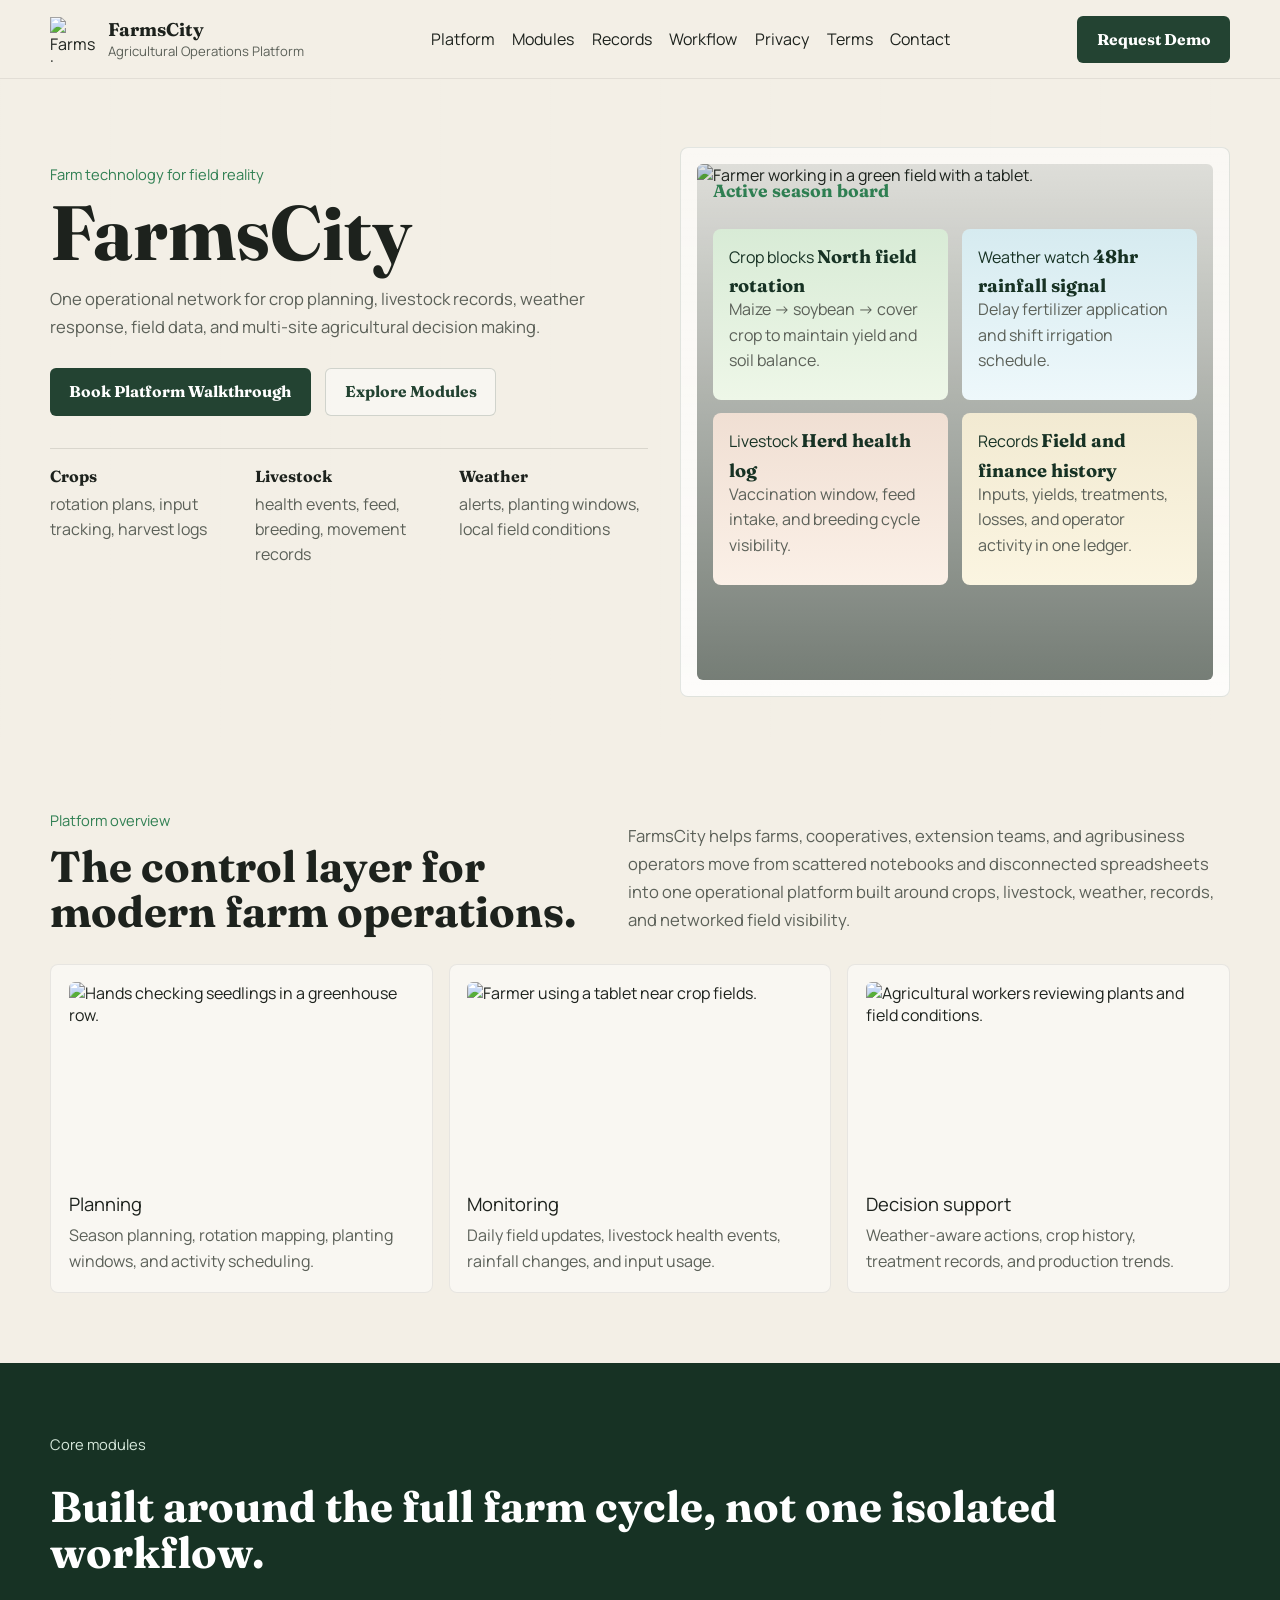
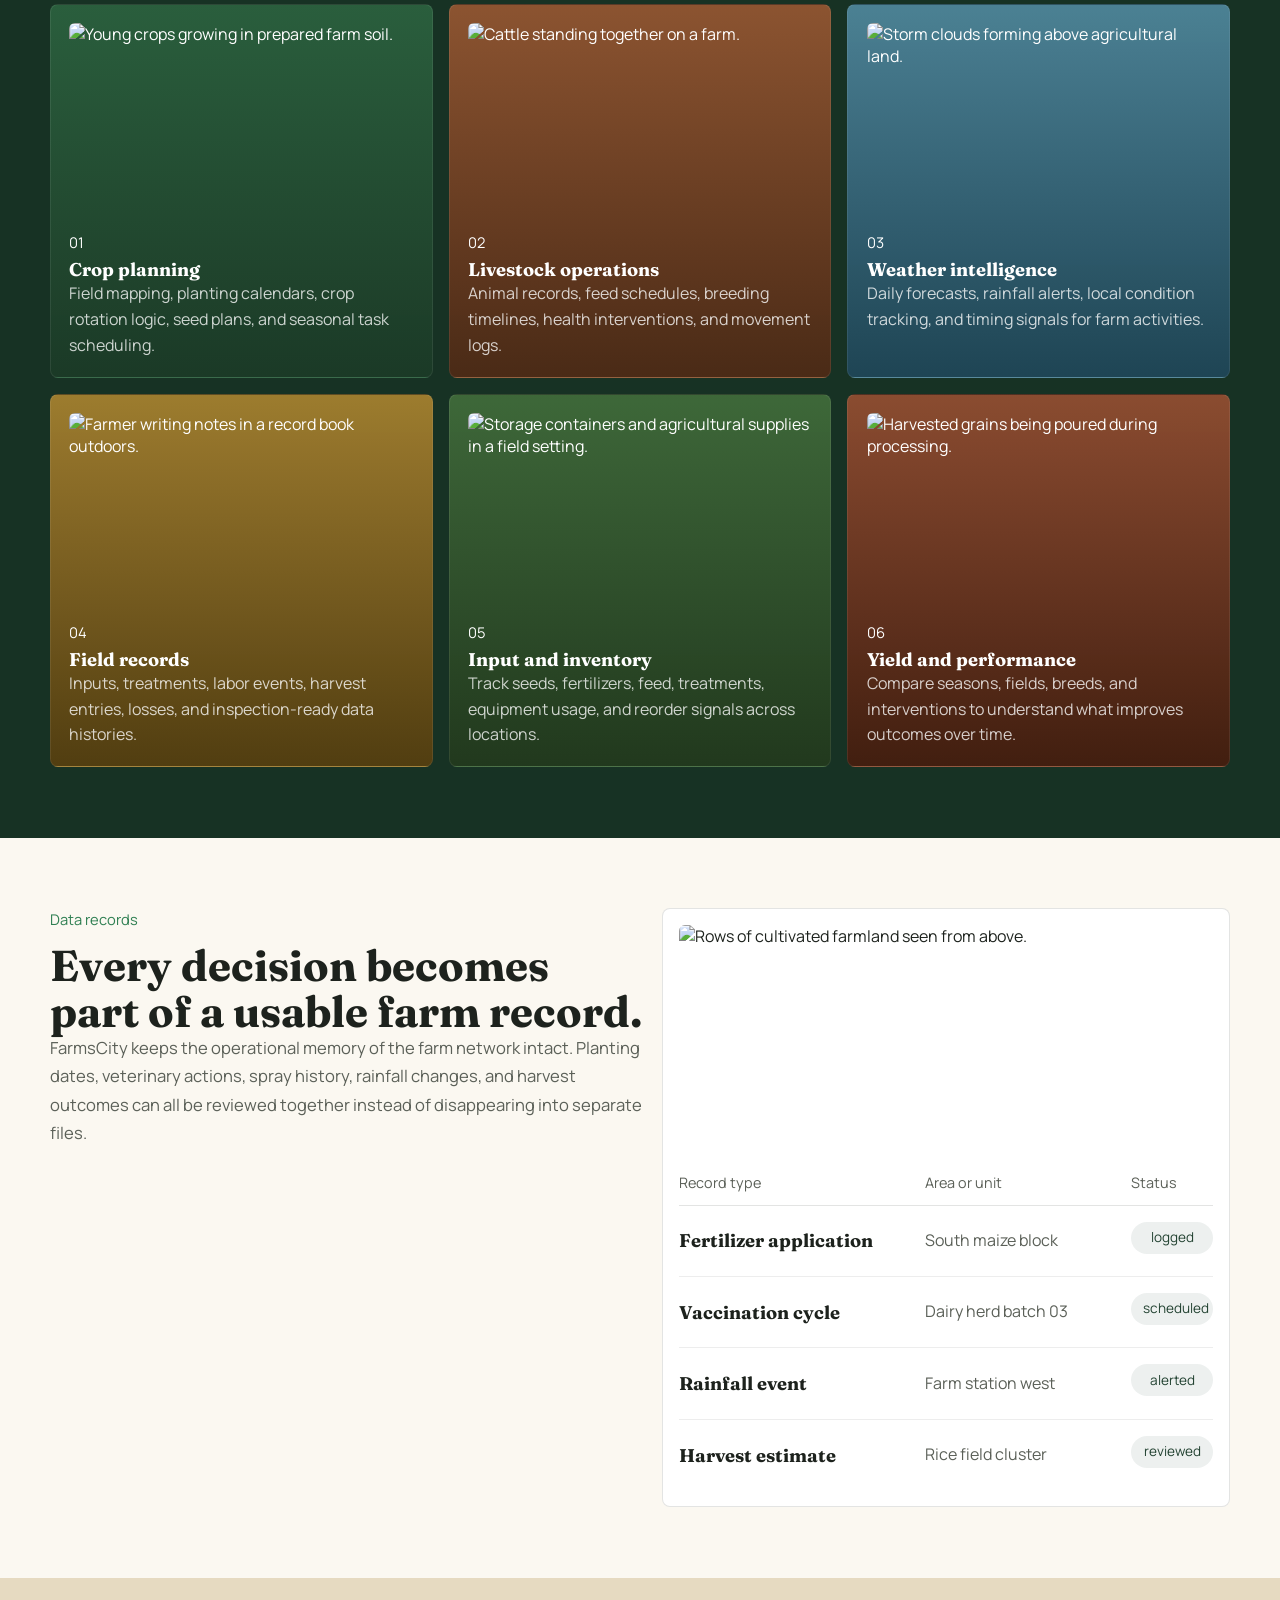
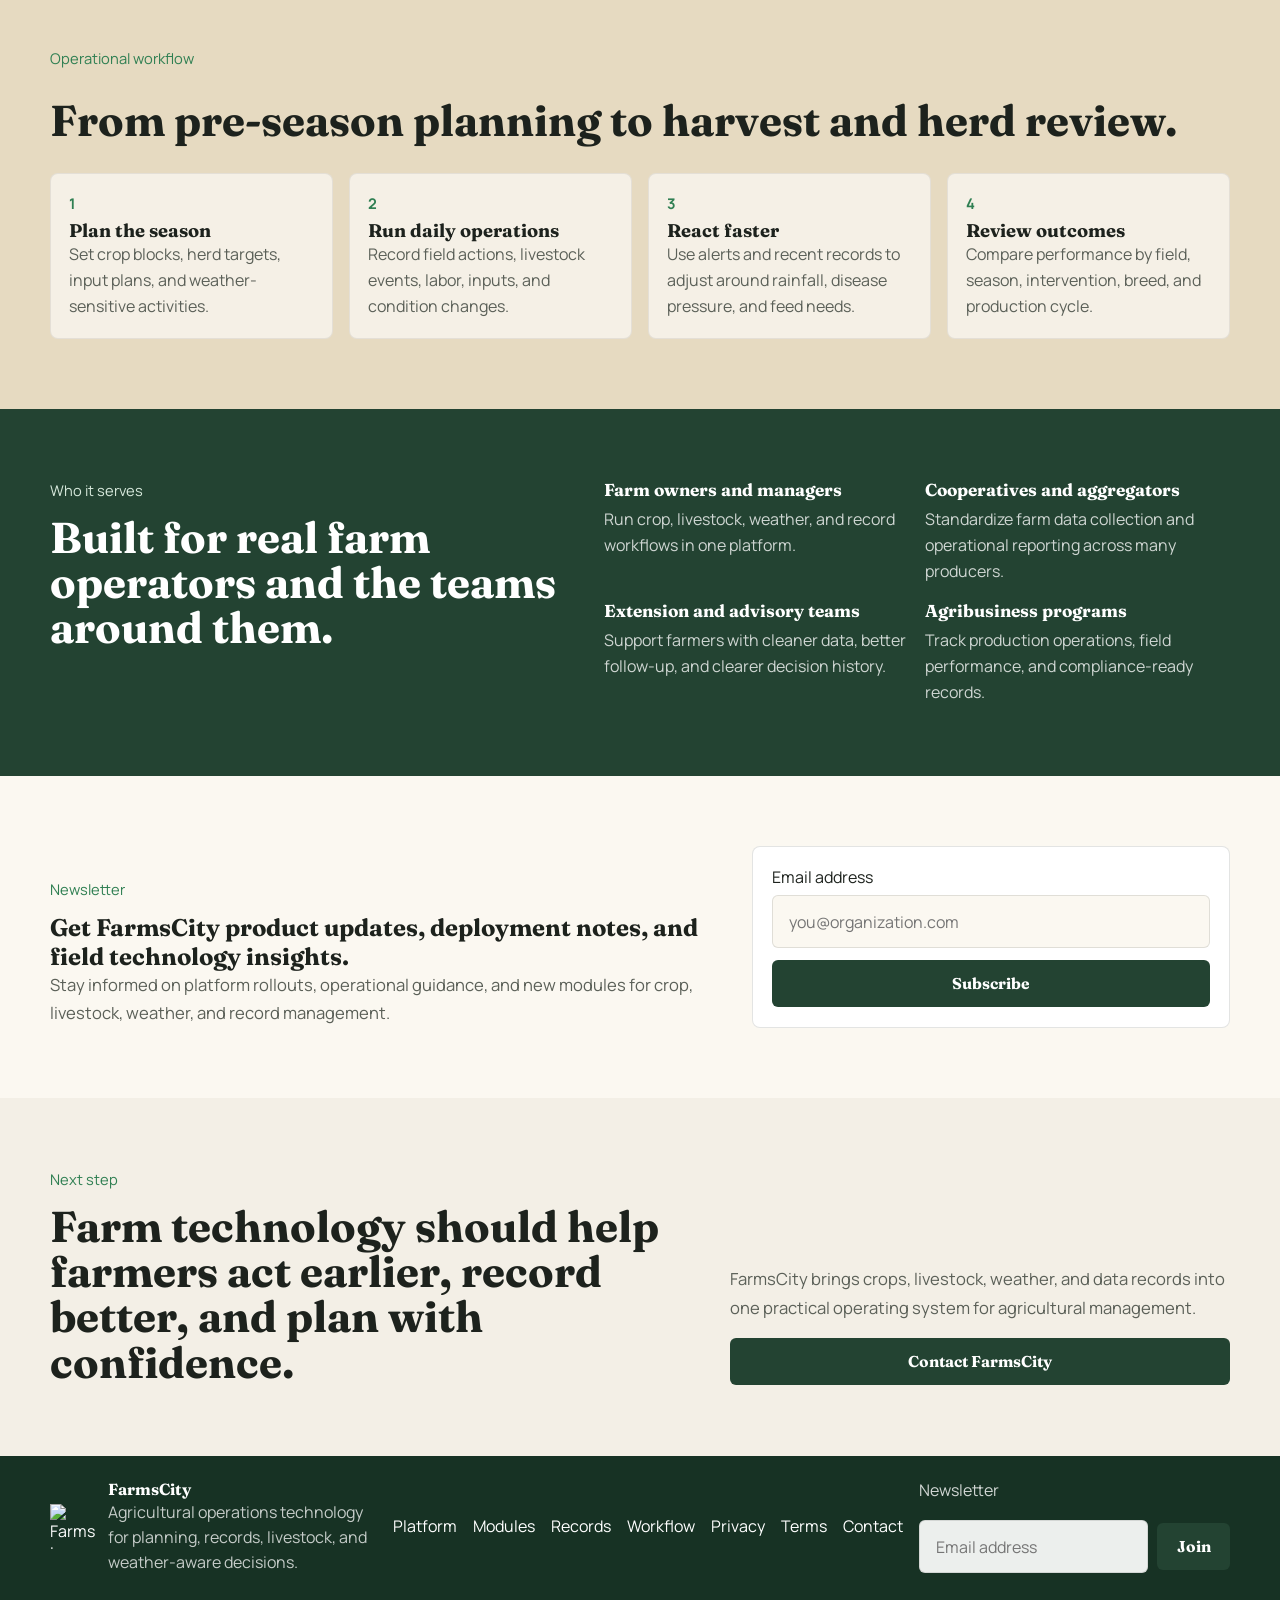
==== index.html @ 6cf919f9 "Update FarmsCity website content and legal pages" ====
<!DOCTYPE html>
<html lang="en">
<head>
  <meta charset="UTF-8">
  <meta name="viewport" content="width=device-width, initial-scale=1.0">
  <meta name="description" content="FarmsCity is an agricultural operations platform for crops, livestock, weather, records, and networked farm management.">
  <title>FarmsCity | Agricultural Operations Platform</title>
  <link rel="preconnect" href="https://fonts.googleapis.com">
  <link rel="preconnect" href="https://fonts.gstatic.com" crossorigin>
  <link href="https://fonts.googleapis.com/css2?family=Fraunces:opsz,wght@9..144,600;9..144,700&family=Manrope:wght@400;500;600;700&display=swap" rel="stylesheet">
  <link rel="icon" href="logo-mark.svg" type="image/svg+xml">
  <link rel="stylesheet" href="style.css">
</head>
<body>
  <header class="site-header">
    <div class="shell nav-shell">
      <a class="brand-link" href="./index.html" aria-label="FarmsCity home">
        <img class="brand-mark" src="logo-mark.svg" alt="FarmsCity logo">
        <div class="brand-copy">
          <span class="brand-name">FarmsCity</span>
          <span class="brand-subtitle">Agricultural Operations Platform</span>
        </div>
      </a>
      <nav class="main-nav" aria-label="Primary navigation">
        <a href="./index.html#platform">Platform</a>
        <a href="./index.html#modules">Modules</a>
        <a href="./index.html#records">Records</a>
        <a href="./index.html#workflow">Workflow</a>
        <a href="./privacy.html">Privacy</a>
        <a href="./terms.html">Terms</a>
        <a href="./contact.html">Contact</a>
      </nav>
      <a class="button button-solid" href="./contact.html">Request Demo</a>
    </div>
  </header>

  <main>
    <section class="hero-band">
      <div class="shell hero-shell">
        <div class="hero-copy">
          <span class="kicker">Farm technology for field reality</span>
          <h1>FarmsCity</h1>
          <p class="hero-intro">One operational network for crop planning, livestock records, weather response, field data, and multi-site agricultural decision making.</p>
          <div class="hero-actions">
            <a class="button button-solid" href="./contact.html">Book Platform Walkthrough</a>
            <a class="button button-outline" href="./index.html#modules">Explore Modules</a>
          </div>
          <div class="hero-metrics" aria-label="Platform highlights">
            <div>
              <strong>Crops</strong>
              <span>rotation plans, input tracking, harvest logs</span>
            </div>
            <div>
              <strong>Livestock</strong>
              <span>health events, feed, breeding, movement records</span>
            </div>
            <div>
              <strong>Weather</strong>
              <span>alerts, planting windows, local field conditions</span>
            </div>
          </div>
        </div>

        <div class="hero-board" aria-label="Farm operations overview">
          <img class="hero-board-image" src="https://images.pexels.com/photos/2252584/pexels-photo-2252584.jpeg?auto=compress&cs=tinysrgb&w=1200" alt="Farmer working in a green field with a tablet.">
          <div class="hero-board-overlay">
            <div class="board-top">
              <span class="board-title">Active season board</span>
            </div>
            <div class="board-grid">
              <article class="field-panel field-panel-crop">
                <span class="panel-label">Crop blocks</span>
                <strong>North field rotation</strong>
                <p>Maize -> soybean -> cover crop to maintain yield and soil balance.</p>
              </article>
              <article class="field-panel field-panel-weather">
                <span class="panel-label">Weather watch</span>
                <strong>48hr rainfall signal</strong>
                <p>Delay fertilizer application and shift irrigation schedule.</p>
              </article>
              <article class="field-panel field-panel-livestock">
                <span class="panel-label">Livestock</span>
                <strong>Herd health log</strong>
                <p>Vaccination window, feed intake, and breeding cycle visibility.</p>
              </article>
              <article class="field-panel field-panel-records">
                <span class="panel-label">Records</span>
                <strong>Field and finance history</strong>
                <p>Inputs, yields, treatments, losses, and operator activity in one ledger.</p>
              </article>
            </div>
          </div>
        </div>
      </div>
    </section>

    <section class="section-band section-cream" id="platform">
      <div class="shell section-shell section-split">
        <div>
          <span class="kicker">Platform overview</span>
          <h2>The control layer for modern farm operations.</h2>
        </div>
        <p class="section-copy">FarmsCity helps farms, cooperatives, extension teams, and agribusiness operators move from scattered notebooks and disconnected spreadsheets into one operational platform built around crops, livestock, weather, records, and networked field visibility.</p>
      </div>
      <div class="shell overview-strips">
        <article class="overview-strip">
          <img class="card-image" src="https://images.pexels.com/photos/2933243/pexels-photo-2933243.jpeg?auto=compress&cs=tinysrgb&w=1200" alt="Hands checking seedlings in a greenhouse row.">
          <span>Planning</span>
          <p>Season planning, rotation mapping, planting windows, and activity scheduling.</p>
        </article>
        <article class="overview-strip">
          <img class="card-image" src="https://images.pexels.com/photos/7728086/pexels-photo-7728086.jpeg?auto=compress&cs=tinysrgb&w=1200" alt="Farmer using a tablet near crop fields.">
          <span>Monitoring</span>
          <p>Daily field updates, livestock health events, rainfall changes, and input usage.</p>
        </article>
        <article class="overview-strip">
          <img class="card-image" src="https://images.pexels.com/photos/4947108/pexels-photo-4947108.jpeg?auto=compress&cs=tinysrgb&w=1200" alt="Agricultural workers reviewing plants and field conditions.">
          <span>Decision support</span>
          <p>Weather-aware actions, crop history, treatment records, and production trends.</p>
        </article>
      </div>
    </section>

    <section class="section-band section-earth" id="modules">
      <div class="shell section-shell">
        <span class="kicker kicker-light">Core modules</span>
        <h2 class="heading-light">Built around the full farm cycle, not one isolated workflow.</h2>
      </div>
      <div class="shell module-grid">
        <article class="module-card module-green">
          <img class="card-image" src="https://images.pexels.com/photos/2131784/pexels-photo-2131784.jpeg?auto=compress&cs=tinysrgb&w=1200" alt="Young crops growing in prepared farm soil.">
          <span class="module-tag">01</span>
          <h3>Crop planning</h3>
          <p>Field mapping, planting calendars, crop rotation logic, seed plans, and seasonal task scheduling.</p>
        </article>
        <article class="module-card module-clay">
          <img class="card-image" src="https://images.pexels.com/photos/422218/pexels-photo-422218.jpeg?auto=compress&cs=tinysrgb&w=1200" alt="Cattle standing together on a farm.">
          <span class="module-tag">02</span>
          <h3>Livestock operations</h3>
          <p>Animal records, feed schedules, breeding timelines, health interventions, and movement logs.</p>
        </article>
        <article class="module-card module-sky">
          <img class="card-image" src="https://images.pexels.com/photos/1118873/pexels-photo-1118873.jpeg?auto=compress&cs=tinysrgb&w=1200" alt="Storm clouds forming above agricultural land.">
          <span class="module-tag">03</span>
          <h3>Weather intelligence</h3>
          <p>Daily forecasts, rainfall alerts, local condition tracking, and timing signals for farm activities.</p>
        </article>
        <article class="module-card module-gold">
          <img class="card-image" src="https://images.pexels.com/photos/2132171/pexels-photo-2132171.jpeg?auto=compress&cs=tinysrgb&w=1200" alt="Farmer writing notes in a record book outdoors.">
          <span class="module-tag">04</span>
          <h3>Field records</h3>
          <p>Inputs, treatments, labor events, harvest entries, losses, and inspection-ready data histories.</p>
        </article>
        <article class="module-card module-moss">
          <img class="card-image" src="https://images.pexels.com/photos/533360/pexels-photo-533360.jpeg?auto=compress&cs=tinysrgb&w=1200" alt="Storage containers and agricultural supplies in a field setting.">
          <span class="module-tag">05</span>
          <h3>Input and inventory</h3>
          <p>Track seeds, fertilizers, feed, treatments, equipment usage, and reorder signals across locations.</p>
        </article>
        <article class="module-card module-rust">
          <img class="card-image" src="https://images.pexels.com/photos/974314/pexels-photo-974314.jpeg?auto=compress&cs=tinysrgb&w=1200" alt="Harvested grains being poured during processing.">
          <span class="module-tag">06</span>
          <h3>Yield and performance</h3>
          <p>Compare seasons, fields, breeds, and interventions to understand what improves outcomes over time.</p>
        </article>
      </div>
    </section>

    <section class="section-band section-paper" id="records">
      <div class="shell records-grid">
        <div class="records-copy">
          <span class="kicker">Data records</span>
          <h2>Every decision becomes part of a usable farm record.</h2>
          <p class="section-copy">FarmsCity keeps the operational memory of the farm network intact. Planting dates, veterinary actions, spray history, rainfall changes, and harvest outcomes can all be reviewed together instead of disappearing into separate files.</p>
        </div>
        <div class="records-ledger">
          <img class="ledger-image" src="https://images.pexels.com/photos/96715/pexels-photo-96715.jpeg?auto=compress&cs=tinysrgb&w=1200" alt="Rows of cultivated farmland seen from above.">
          <div class="ledger-head">
            <span>Record type</span>
            <span>Area or unit</span>
            <span>Status</span>
          </div>
          <div class="ledger-row">
            <strong>Fertilizer application</strong>
            <span>South maize block</span>
            <em>logged</em>
          </div>
          <div class="ledger-row">
            <strong>Vaccination cycle</strong>
            <span>Dairy herd batch 03</span>
            <em>scheduled</em>
          </div>
          <div class="ledger-row">
            <strong>Rainfall event</strong>
            <span>Farm station west</span>
            <em>alerted</em>
          </div>
          <div class="ledger-row">
            <strong>Harvest estimate</strong>
            <span>Rice field cluster</span>
            <em>reviewed</em>
          </div>
        </div>
      </div>
    </section>

    <section class="section-band section-sand" id="workflow">
      <div class="shell section-shell">
        <span class="kicker">Operational workflow</span>
        <h2>From pre-season planning to harvest and herd review.</h2>
      </div>
      <div class="shell season-line">
        <article class="season-step">
          <span class="step-no">1</span>
          <h3>Plan the season</h3>
          <p>Set crop blocks, herd targets, input plans, and weather-sensitive activities.</p>
        </article>
        <article class="season-step">
          <span class="step-no">2</span>
          <h3>Run daily operations</h3>
          <p>Record field actions, livestock events, labor, inputs, and condition changes.</p>
        </article>
        <article class="season-step">
          <span class="step-no">3</span>
          <h3>React faster</h3>
          <p>Use alerts and recent records to adjust around rainfall, disease pressure, and feed needs.</p>
        </article>
        <article class="season-step">
          <span class="step-no">4</span>
          <h3>Review outcomes</h3>
          <p>Compare performance by field, season, intervention, breed, and production cycle.</p>
        </article>
      </div>
    </section>

    <section class="section-band section-leaf">
      <div class="shell audience-grid">
        <article>
          <span class="kicker kicker-light">Who it serves</span>
          <h2 class="heading-light">Built for real farm operators and the teams around them.</h2>
        </article>
        <div class="audience-list">
          <div>
            <strong>Farm owners and managers</strong>
            <p>Run crop, livestock, weather, and record workflows in one platform.</p>
          </div>
          <div>
            <strong>Cooperatives and aggregators</strong>
            <p>Standardize farm data collection and operational reporting across many producers.</p>
          </div>
          <div>
            <strong>Extension and advisory teams</strong>
            <p>Support farmers with cleaner data, better follow-up, and clearer decision history.</p>
          </div>
          <div>
            <strong>Agribusiness programs</strong>
            <p>Track production operations, field performance, and compliance-ready records.</p>
          </div>
        </div>
      </div>
    </section>

    <section class="section-band section-paper" id="subscribe">
      <div class="shell subscribe-band">
        <div>
          <span class="kicker">Newsletter</span>
          <h2>Get FarmsCity product updates, deployment notes, and field technology insights.</h2>
          <p class="section-copy">Stay informed on platform rollouts, operational guidance, and new modules for crop, livestock, weather, and record management.</p>
        </div>
        <form class="newsletter-form" action="#" method="post">
          <label>
            <span>Email address</span>
            <input type="email" name="newsletter-email" placeholder="you@organization.com" required>
          </label>
          <button class="button button-solid" type="submit">Subscribe</button>
        </form>
      </div>
    </section>

    <section class="section-band section-cream">
      <div class="shell closing-band">
        <div>
          <span class="kicker">Next step</span>
          <h2>Farm technology should help farmers act earlier, record better, and plan with confidence.</h2>
        </div>
        <div class="closing-actions">
          <p>FarmsCity brings crops, livestock, weather, and data records into one practical operating system for agricultural management.</p>
          <a class="button button-solid" href="./contact.html">Contact FarmsCity</a>
        </div>
      </div>
    </section>
  </main>

  <footer class="site-footer">
    <div class="shell footer-shell">
      <div class="footer-brand">
        <img class="brand-mark" src="logo-mark.svg" alt="FarmsCity logo">
        <div>
          <strong>FarmsCity</strong>
          <p>Agricultural operations technology for planning, records, livestock, and weather-aware decisions.</p>
        </div>
      </div>
      <div class="footer-links">
        <a href="./index.html#platform">Platform</a>
        <a href="./index.html#modules">Modules</a>
        <a href="./index.html#records">Records</a>
        <a href="./index.html#workflow">Workflow</a>
        <a href="./privacy.html">Privacy</a>
        <a href="./terms.html">Terms</a>
        <a href="./contact.html">Contact</a>
      </div>
      <form class="footer-newsletter" action="#" method="post">
        <label for="footer-newsletter-email">Newsletter</label>
        <div class="footer-newsletter-row">
          <input id="footer-newsletter-email" type="email" name="footer-newsletter-email" placeholder="Email address" required>
          <button class="button button-solid" type="submit">Join</button>
        </div>
      </form>
    </div>
  </footer>
</body>
</html>
---- style.css ----
:root {
  --cream: #f3efe6;
  --paper: #fbf8f1;
  --sand: #e6dac1;
  --leaf: #234332;
  --leaf-deep: #173224;
  --green: #2f7f52;
  --green-soft: #c9dec6;
  --clay: #b56b42;
  --sky: #7eb7c7;
  --gold: #c89e41;
  --ink: #1d221d;
  --muted: #5b6058;
  --line: rgba(29, 34, 29, 0.12);
  --white: #ffffff;
}

*,
*::before,
*::after {
  box-sizing: border-box;
}

html {
  scroll-behavior: smooth;
}

body {
  margin: 0;
  font-family: "Manrope", sans-serif;
  color: var(--ink);
  background: var(--cream);
}

img {
  display: block;
  max-width: 100%;
}

a {
  color: inherit;
}

button,
input,
textarea {
  font: inherit;
}

h1,
h2,
h3,
strong,
.brand-name,
.button,
.board-title {
  font-family: "Fraunces", serif;
  font-weight: 700;
}

h1,
h2,
h3,
p {
  margin: 0;
}

.shell {
  width: min(1180px, calc(100% - 2rem));
  margin: 0 auto;
}

.site-header {
  position: sticky;
  top: 0;
  z-index: 10;
  background: rgba(243, 239, 230, 0.9);
  backdrop-filter: blur(12px);
  border-bottom: 1px solid rgba(29, 34, 29, 0.08);
}

.nav-shell {
  display: flex;
  align-items: center;
  justify-content: space-between;
  gap: 1rem;
  min-height: 4.9rem;
}

.brand-link,
.brand-copy {
  display: flex;
  align-items: center;
}

.brand-link {
  gap: 0.8rem;
  text-decoration: none;
}

.brand-mark {
  width: 2.8rem;
  height: 2.8rem;
}

.brand-copy {
  flex-direction: column;
  align-items: flex-start;
  gap: 0.1rem;
}

.brand-name {
  font-size: 1.15rem;
}

.brand-subtitle {
  font-size: 0.82rem;
  color: var(--muted);
}

.main-nav {
  display: flex;
  align-items: center;
  gap: 1.1rem;
}

.main-nav a,
.footer-links a {
  text-decoration: none;
}

.button {
  display: inline-flex;
  align-items: center;
  justify-content: center;
  min-height: 2.95rem;
  padding: 0 1.15rem;
  border: 1px solid transparent;
  border-radius: 6px;
  text-decoration: none;
  font-size: 0.98rem;
}

.button-solid {
  background: var(--leaf);
  color: var(--white);
}

.button-outline {
  border-color: rgba(23, 50, 36, 0.18);
  color: var(--leaf);
  background: rgba(255, 255, 255, 0.44);
}

.hero-band,
.section-band,
.site-footer {
  position: relative;
}

.hero-band {
  overflow: hidden;
  background:
    linear-gradient(180deg, rgba(243, 239, 230, 0.96), rgba(243, 239, 230, 0.98)),
    repeating-linear-gradient(90deg, rgba(35, 67, 50, 0.04) 0, rgba(35, 67, 50, 0.04) 1px, transparent 1px, transparent 110px);
}

.hero-shell {
  display: grid;
  grid-template-columns: minmax(0, 1fr) minmax(360px, 0.92fr);
  align-items: start;
  gap: 2rem;
  padding: 4.2rem 0 2.6rem;
}

.hero-copy {
  padding-top: 1rem;
}

.kicker {
  display: inline-block;
  margin-bottom: 0.9rem;
  color: var(--green);
  font-size: 0.92rem;
}

.kicker-light {
  color: #d7e9dc;
}

.hero-copy h1 {
  font-size: 4.8rem;
  line-height: 0.92;
  margin-bottom: 1rem;
}

.hero-intro,
.section-copy,
.closing-actions p,
.contact-hero .hero-intro {
  max-width: 42rem;
  font-size: 1.04rem;
  line-height: 1.7;
  color: var(--muted);
}

.hero-actions {
  display: flex;
  gap: 0.9rem;
  margin-top: 1.7rem;
}

.hero-metrics {
  display: grid;
  grid-template-columns: repeat(3, minmax(0, 1fr));
  gap: 1rem;
  margin-top: 2rem;
  padding-top: 1rem;
  border-top: 1px solid rgba(29, 34, 29, 0.12);
}

.hero-metrics strong,
.overview-strip span,
.step-no,
.panel-label,
.module-tag,
.ledger-row em,
.board-chip {
  display: inline-block;
  margin-bottom: 0.4rem;
}

.hero-metrics span {
  display: block;
  color: var(--muted);
  line-height: 1.55;
}

.hero-board {
  position: relative;
  overflow: hidden;
  padding: 1rem;
  border: 1px solid rgba(35, 67, 50, 0.12);
  border-radius: 8px;
  background: linear-gradient(180deg, rgba(255, 255, 255, 0.55), rgba(255, 255, 255, 0.78));
}

.hero-board-image {
  width: 100%;
  aspect-ratio: 1 / 1;
  object-fit: cover;
  border-radius: 6px;
}

.hero-board-overlay {
  position: absolute;
  inset: 1rem;
  display: grid;
  align-content: start;
  gap: 0.85rem;
  padding: 1rem;
  border-radius: 6px;
  background: linear-gradient(180deg, rgba(20, 34, 23, 0.12), rgba(20, 34, 23, 0.58));
}

.board-top {
  display: flex;
  justify-content: space-between;
  align-items: center;
  padding-bottom: 0.9rem;
}

.board-title {
  font-size: 1.1rem;
  color: var(--green);
}

.board-chip {
  min-height: 2rem;
  padding: 0.42rem 0.8rem 0.1rem;
  border-radius: 999px;
  background: rgba(35, 67, 50, 0.08);
  color: var(--leaf);
  font-size: 0.86rem;
}

.board-grid {
  display: grid;
  grid-template-columns: repeat(2, minmax(0, 1fr));
  gap: 0.85rem;
}

.field-panel,
.module-card,
.season-step,
.overview-strip,
.contact-panel,
.contact-form,
.legal-card {
  border-radius: 8px;
}

.card-image,
.ledger-image,
.contact-panel-image {
  width: 100%;
  object-fit: cover;
  border-radius: 6px;
}

.card-image,
.contact-panel-image {
  aspect-ratio: 16 / 9;
  margin-bottom: 0.9rem;
}

.ledger-image {
  aspect-ratio: 16 / 7;
  margin-bottom: 0.9rem;
}

.field-panel {
  min-height: 10.7rem;
  padding: 1rem;
  color: var(--leaf-deep);
}

.field-panel strong,
.module-card h3,
.season-step h3,
.overview-strip span,
.contact-panel h2,
.ledger-row strong {
  font-size: 1.15rem;
}

.field-panel p,
.module-card p,
.season-step p,
.overview-strip p,
.audience-list p,
.contact-panel p,
.contact-list li,
.ledger-row span,
.contact-note a {
  line-height: 1.6;
  color: var(--muted);
}

.field-panel-crop { background: linear-gradient(180deg, #d8ebd6, #eef7e8); }
.field-panel-weather { background: linear-gradient(180deg, #d6ebf0, #eef8fb); }
.field-panel-livestock { background: linear-gradient(180deg, #f0dfd3, #fbf0e7); }
.field-panel-records { background: linear-gradient(180deg, #f2ead2, #fbf5e1); }

.section-band {
  padding: 4.4rem 0;
}

.section-cream { background: var(--cream); }
.section-paper { background: var(--paper); }
.section-sand { background: var(--sand); }
.section-earth { background: var(--leaf-deep); }
.section-leaf { background: var(--leaf); }

.section-shell {
  display: grid;
  gap: 1rem;
  margin-bottom: 1.8rem;
}

.section-split {
  grid-template-columns: minmax(0, 0.86fr) minmax(280px, 0.92fr);
  align-items: end;
}

.section-shell h2,
.records-copy h2,
.contact-hero h1,
.closing-band h2,
.audience-grid h2 {
  font-size: 2.7rem;
  line-height: 1.05;
}

.heading-light {
  color: var(--white);
}

.overview-strips {
  display: grid;
  grid-template-columns: repeat(3, minmax(0, 1fr));
  gap: 1rem;
}

.overview-strip {
  padding: 1.1rem;
  background: rgba(255, 255, 255, 0.48);
  border: 1px solid rgba(29, 34, 29, 0.08);
}

.module-grid,
.season-line,
.audience-grid,
.contact-grid {
  display: grid;
  gap: 1rem;
}

.module-grid {
  grid-template-columns: repeat(3, minmax(0, 1fr));
}

.module-card {
  min-height: 13rem;
  padding: 1.15rem;
  background: rgba(255, 255, 255, 0.06);
  color: var(--white);
  border: 1px solid rgba(255, 255, 255, 0.08);
}

.module-card p {
  color: rgba(255, 255, 255, 0.78);
}

.module-tag,
.step-no {
  min-width: 2rem;
  font-size: 0.92rem;
  color: var(--white);
}

.module-green { background: linear-gradient(180deg, rgba(43, 97, 63, 0.95), rgba(28, 58, 39, 0.96)); }
.module-clay { background: linear-gradient(180deg, rgba(146, 86, 50, 0.95), rgba(77, 42, 22, 0.96)); }
.module-sky { background: linear-gradient(180deg, rgba(78, 132, 152, 0.96), rgba(31, 69, 86, 0.98)); }
.module-gold { background: linear-gradient(180deg, rgba(163, 127, 47, 0.96), rgba(83, 62, 17, 0.98)); }
.module-moss { background: linear-gradient(180deg, rgba(64, 106, 58, 0.96), rgba(34, 57, 30, 0.98)); }
.module-rust { background: linear-gradient(180deg, rgba(144, 77, 49, 0.96), rgba(67, 30, 16, 0.98)); }

.records-grid {
  display: grid;
  grid-template-columns: minmax(0, 0.92fr) minmax(320px, 0.88fr);
  gap: 1.2rem;
  align-items: start;
}

.records-ledger {
  padding: 1rem;
  border: 1px solid var(--line);
  border-radius: 8px;
  background: var(--white);
}

.ledger-head,
.ledger-row {
  display: grid;
  grid-template-columns: minmax(0, 1.2fr) minmax(130px, 1fr) 82px;
  gap: 0.8rem;
  align-items: center;
}

.ledger-head {
  padding: 0 0 0.8rem;
  color: var(--muted);
  font-size: 0.9rem;
  border-bottom: 1px solid var(--line);
}

.ledger-row {
  padding: 1rem 0;
  border-bottom: 1px solid rgba(29, 34, 29, 0.08);
}

.ledger-row:last-child {
  border-bottom: 0;
}

.ledger-row em {
  min-height: 2rem;
  padding: 0.38rem 0.72rem 0.1rem;
  border-radius: 999px;
  background: rgba(35, 67, 50, 0.08);
  color: var(--leaf);
  font-style: normal;
  text-align: center;
  font-size: 0.85rem;
}

.season-line {
  grid-template-columns: repeat(4, minmax(0, 1fr));
}

.season-step {
  padding: 1.15rem;
  background: rgba(255, 255, 255, 0.6);
  border: 1px solid rgba(29, 34, 29, 0.08);
}

.step-no {
  color: var(--green);
  font-weight: 700;
}

.audience-grid {
  grid-template-columns: minmax(0, 0.86fr) minmax(300px, 1fr);
  align-items: start;
}

.audience-list {
  display: grid;
  grid-template-columns: repeat(2, minmax(0, 1fr));
  gap: 1rem;
  color: var(--white);
}

.audience-list strong {
  display: block;
  margin-bottom: 0.45rem;
  color: var(--white);
  font-size: 1.08rem;
}

.audience-list p {
  color: rgba(255, 255, 255, 0.78);
}

.closing-band {
  display: grid;
  grid-template-columns: minmax(0, 0.95fr) minmax(280px, 0.72fr);
  gap: 1.2rem;
  align-items: end;
}

.closing-actions {
  display: grid;
  gap: 1rem;
}

.contact-main .section-band:first-child {
  padding-bottom: 1.8rem;
}

.contact-hero,
.legal-hero {
  display: grid;
  gap: 0.9rem;
}

.contact-grid {
  grid-template-columns: minmax(0, 0.8fr) minmax(0, 1fr);
}

.contact-panel,
.contact-form,
.legal-card {
  padding: 1.2rem;
  background: var(--white);
  border: 1px solid var(--line);
}

.subscribe-band {
  display: grid;
  grid-template-columns: minmax(0, 1fr) minmax(320px, 0.7fr);
  gap: 1.2rem;
  align-items: end;
}

.newsletter-form,
.footer-newsletter {
  display: grid;
  gap: 0.75rem;
}

.newsletter-form {
  padding: 1.2rem;
  border: 1px solid var(--line);
  border-radius: 8px;
  background: var(--white);
}

.newsletter-form span,
.footer-newsletter label {
  display: block;
  margin-bottom: 0.45rem;
}

.newsletter-form input,
.footer-newsletter input {
  width: 100%;
  min-height: 3rem;
  border: 1px solid rgba(29, 34, 29, 0.12);
  border-radius: 6px;
  padding: 0.9rem 1rem;
  background: var(--paper);
}

.legal-layout {
  display: grid;
  grid-template-columns: repeat(2, minmax(0, 1fr));
  gap: 1rem;
}

.legal-card h2 {
  margin-bottom: 0.75rem;
  font-size: 1.35rem;
}

.legal-card p {
  line-height: 1.7;
  color: var(--muted);
}

.contact-list {
  margin: 1rem 0 0;
  padding-left: 1.2rem;
}

.contact-list li + li {
  margin-top: 0.5rem;
}

.contact-note {
  margin-top: 1.5rem;
  padding-top: 1rem;
  border-top: 1px solid var(--line);
}

.contact-note strong,
.contact-form span {
  display: block;
  margin-bottom: 0.45rem;
}

.contact-form label {
  display: block;
  margin-bottom: 1rem;
}

.contact-form input,
.contact-form textarea {
  width: 100%;
  border: 1px solid rgba(29, 34, 29, 0.12);
  border-radius: 6px;
  padding: 0.95rem 1rem;
  background: var(--paper);
}

.contact-form textarea {
  resize: vertical;
}

.site-footer {
  padding: 1.4rem 0 1.7rem;
  background: var(--leaf-deep);
  color: var(--white);
}

.footer-shell {
  display: grid;
  grid-template-columns: minmax(0, 1fr) auto auto;
  gap: 1rem;
  align-items: center;
}

.footer-brand {
  display: flex;
  align-items: center;
  gap: 0.8rem;
}

.footer-brand p {
  color: rgba(255, 255, 255, 0.75);
  line-height: 1.55;
}

.footer-links {
  display: flex;
  gap: 1rem;
  flex-wrap: wrap;
}

.footer-newsletter {
  min-width: min(100%, 22rem);
}

.footer-newsletter label {
  color: rgba(255, 255, 255, 0.8);
}

.footer-newsletter-row {
  display: grid;
  grid-template-columns: minmax(0, 1fr) auto;
  gap: 0.6rem;
  align-items: center;
}

.footer-newsletter input {
  background: rgba(255, 255, 255, 0.92);
}

@media (max-width: 1080px) {
  .hero-shell,
  .section-split,
  .records-grid,
  .audience-grid,
  .closing-band,
  .contact-grid,
  .footer-shell,
  .subscribe-band,
  .legal-layout {
    grid-template-columns: 1fr;
  }

  .module-grid,
  .season-line,
  .overview-strips {
    grid-template-columns: repeat(2, minmax(0, 1fr));
  }

  .hero-copy h1 {
    font-size: 4rem;
  }
}

@media (max-width: 820px) {
  .nav-shell,
  .main-nav,
  .hero-actions,
  .hero-metrics,
  .module-grid,
  .overview-strips,
  .season-line,
  .audience-list,
  .board-grid,
  .footer-links,
  .legal-layout {
    grid-template-columns: 1fr;
  }

  .nav-shell,
  .main-nav,
  .hero-actions,
  .footer-shell,
  .footer-links,
  .footer-newsletter-row {
    display: grid;
  }

  .main-nav {
    justify-items: start;
  }

  .hero-copy h1,
  .section-shell h2,
  .records-copy h2,
  .contact-hero h1,
  .closing-band h2,
  .audience-grid h2 {
    font-size: 2.7rem;
  }

  .hero-metrics {
    display: grid;
  }

  .ledger-head {
    display: none;
  }

  .ledger-row {
    grid-template-columns: 1fr;
    gap: 0.25rem;
  }
}
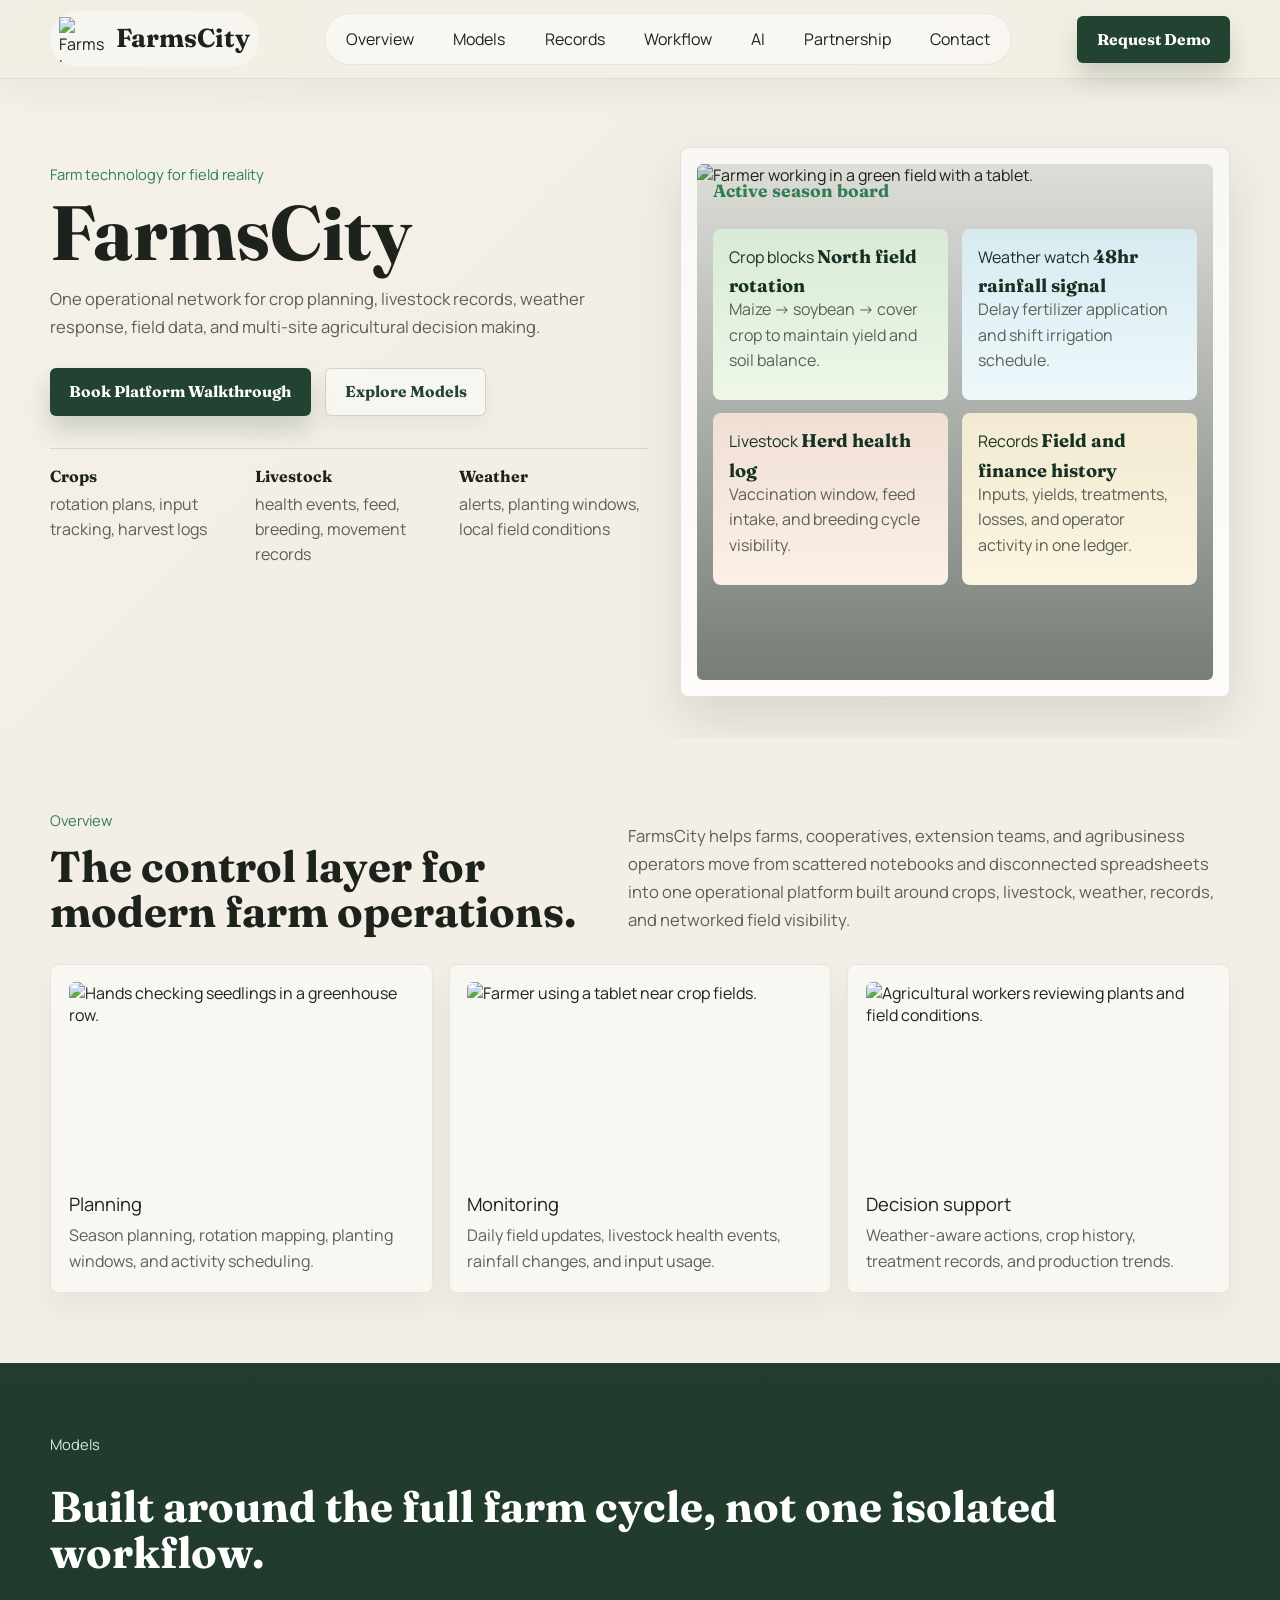
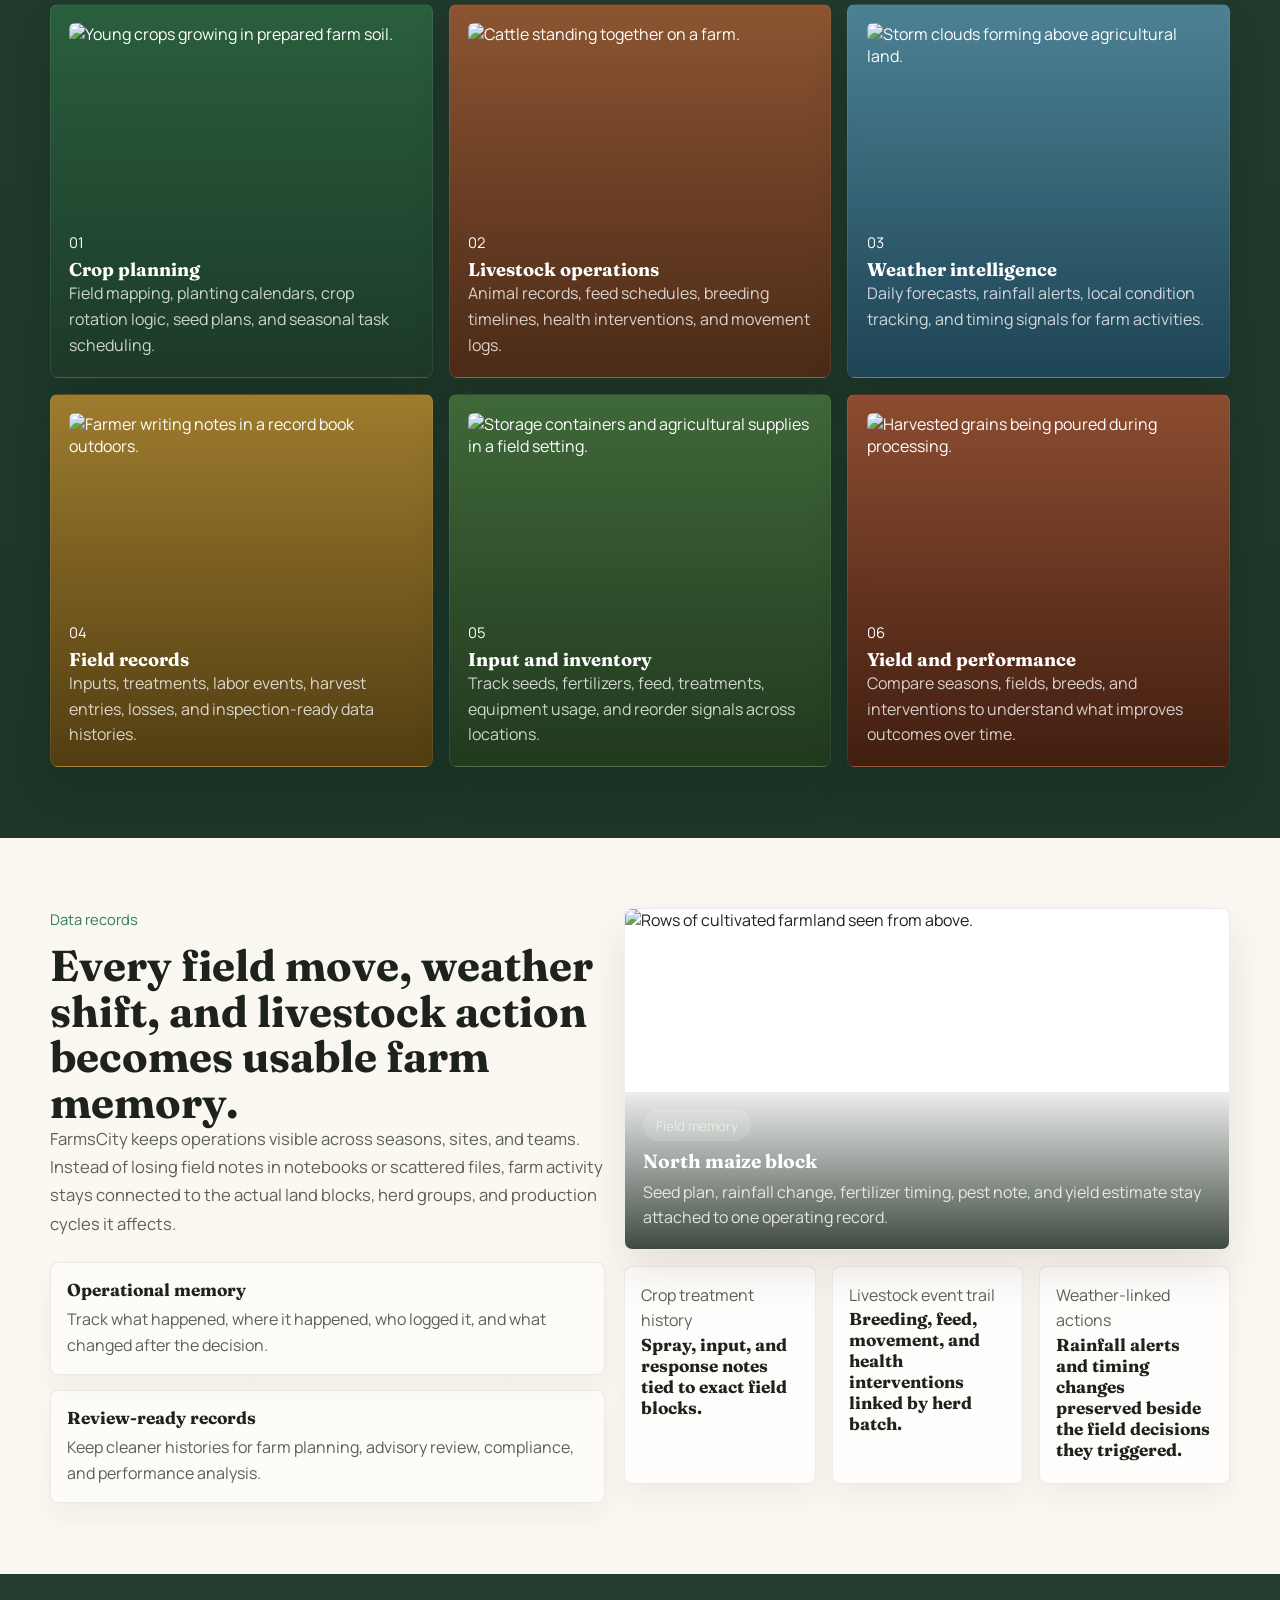
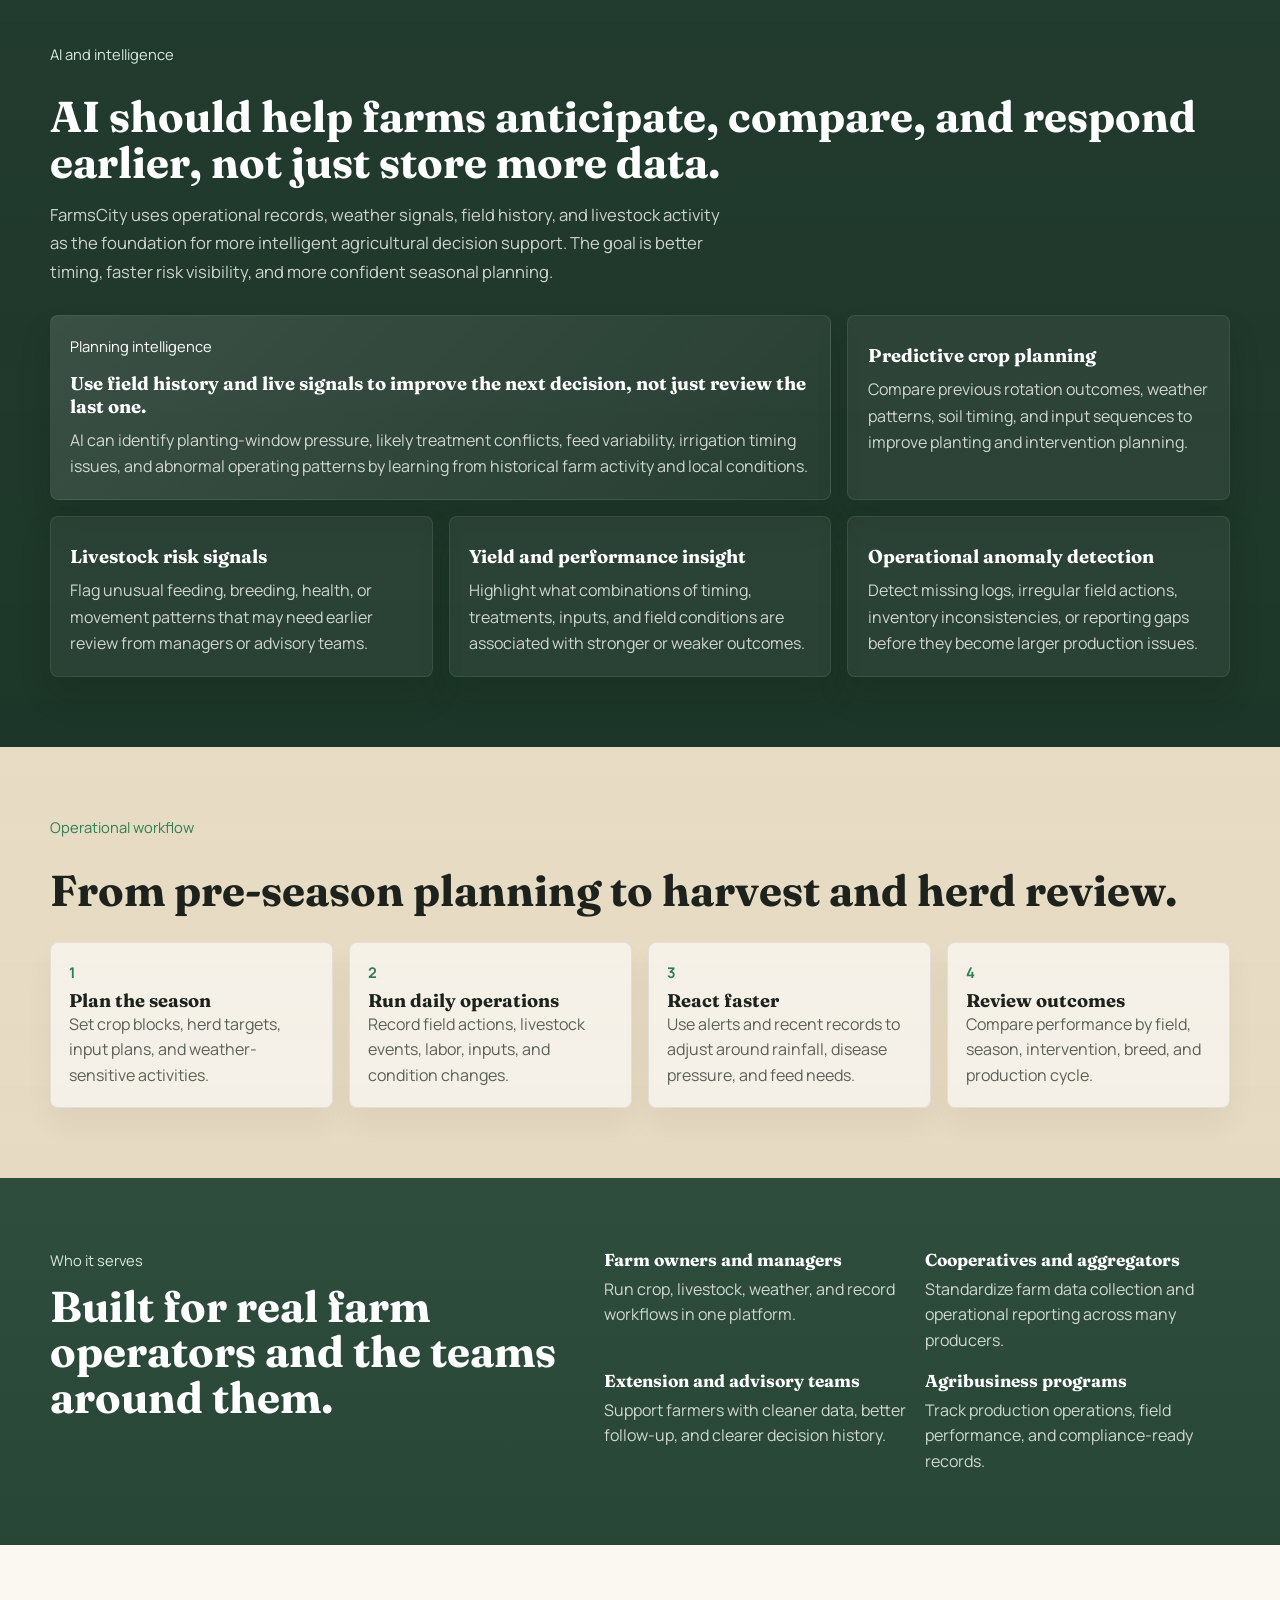
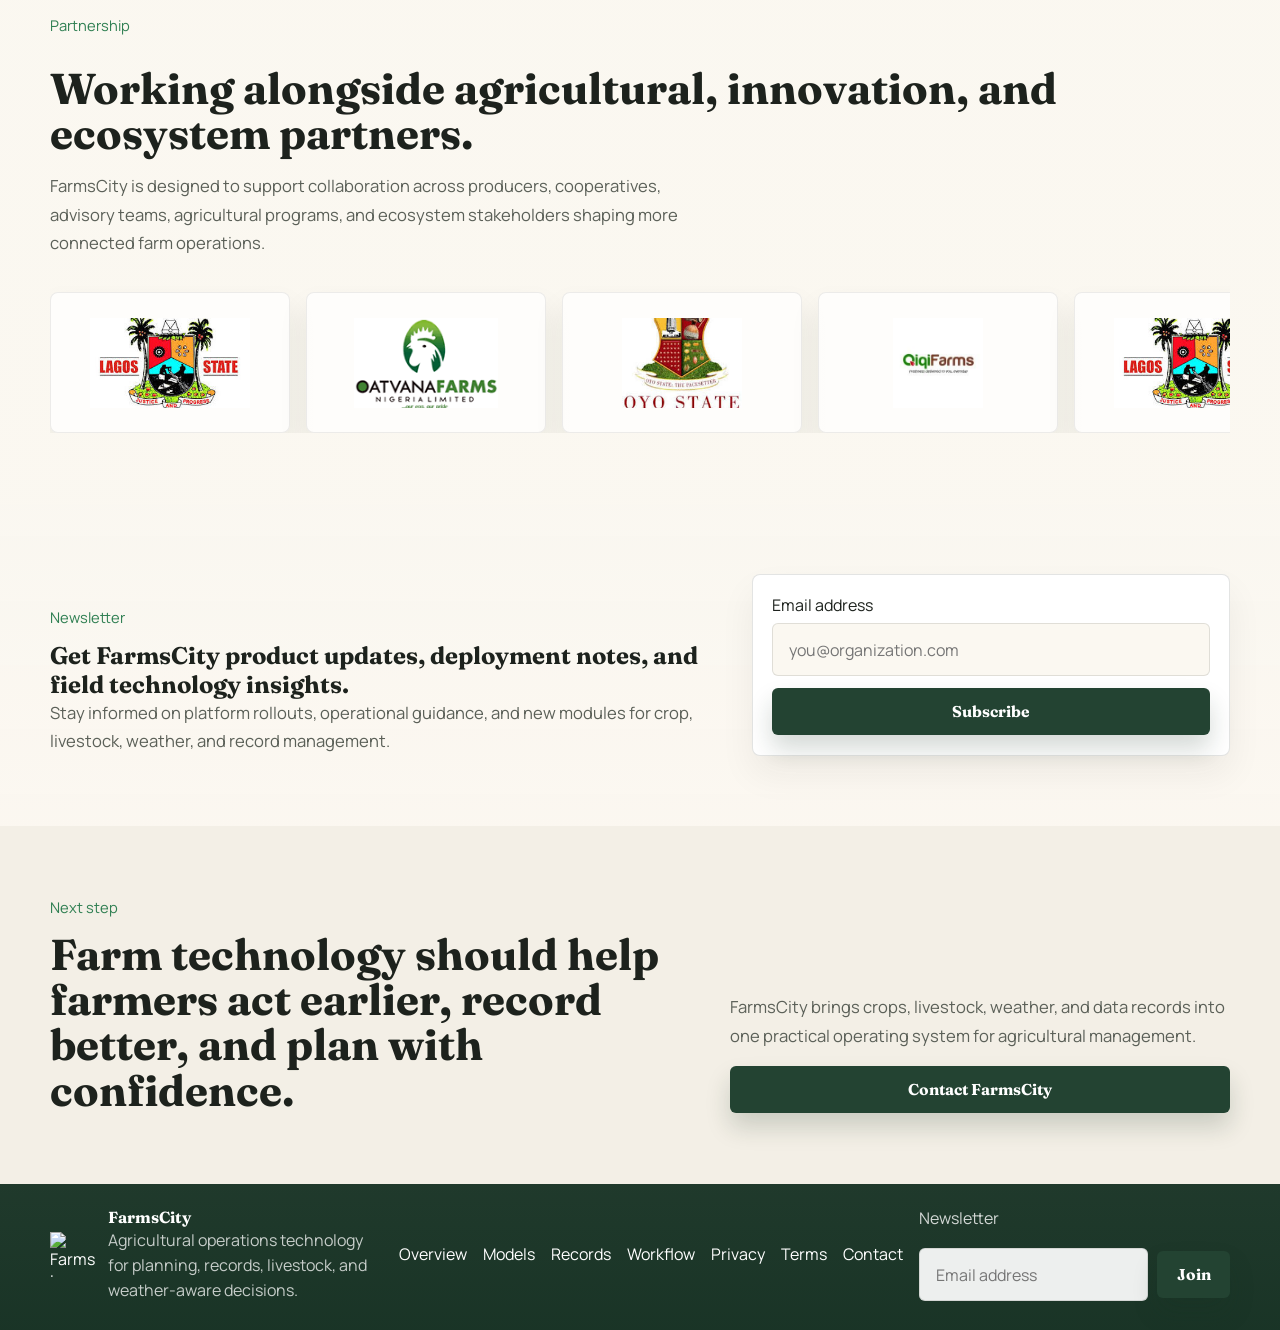
==== commit f6bdeeb8: "Update FarmsCity website sections and navigation" ====
--- a/index.html
+++ b/index.html
@@ -18,16 +18,15 @@
         <img class="brand-mark" src="logo-mark.svg" alt="FarmsCity logo">
         <div class="brand-copy">
           <span class="brand-name">FarmsCity</span>
-          <span class="brand-subtitle">Agricultural Operations Platform</span>
         </div>
       </a>
       <nav class="main-nav" aria-label="Primary navigation">
-        <a href="./index.html#platform">Platform</a>
-        <a href="./index.html#modules">Modules</a>
+        <a href="./index.html#platform">Overview</a>
+        <a href="./index.html#models">Models</a>
         <a href="./index.html#records">Records</a>
         <a href="./index.html#workflow">Workflow</a>
-        <a href="./privacy.html">Privacy</a>
-        <a href="./terms.html">Terms</a>
+        <a href="./index.html#intelligence">AI</a>
+        <a href="./index.html#partnership">Partnership</a>
         <a href="./contact.html">Contact</a>
       </nav>
       <a class="button button-solid" href="./contact.html">Request Demo</a>
@@ -43,7 +42,7 @@
           <p class="hero-intro">One operational network for crop planning, livestock records, weather response, field data, and multi-site agricultural decision making.</p>
           <div class="hero-actions">
             <a class="button button-solid" href="./contact.html">Book Platform Walkthrough</a>
-            <a class="button button-outline" href="./index.html#modules">Explore Modules</a>
+            <a class="button button-outline" href="./index.html#models">Explore Models</a>
           </div>
           <div class="hero-metrics" aria-label="Platform highlights">
             <div>
@@ -97,7 +96,7 @@
     <section class="section-band section-cream" id="platform">
       <div class="shell section-shell section-split">
         <div>
-          <span class="kicker">Platform overview</span>
+          <span class="kicker">Overview</span>
           <h2>The control layer for modern farm operations.</h2>
         </div>
         <p class="section-copy">FarmsCity helps farms, cooperatives, extension teams, and agribusiness operators move from scattered notebooks and disconnected spreadsheets into one operational platform built around crops, livestock, weather, records, and networked field visibility.</p>
@@ -121,9 +120,9 @@
       </div>
     </section>
 
-    <section class="section-band section-earth" id="modules">
+    <section class="section-band section-earth" id="models">
       <div class="shell section-shell">
-        <span class="kicker kicker-light">Core modules</span>
+        <span class="kicker kicker-light">Models</span>
         <h2 class="heading-light">Built around the full farm cycle, not one isolated workflow.</h2>
       </div>
       <div class="shell module-grid">
@@ -167,40 +166,77 @@
     </section>
 
     <section class="section-band section-paper" id="records">
-      <div class="shell records-grid">
+      <div class="shell records-hub">
         <div class="records-copy">
           <span class="kicker">Data records</span>
-          <h2>Every decision becomes part of a usable farm record.</h2>
-          <p class="section-copy">FarmsCity keeps the operational memory of the farm network intact. Planting dates, veterinary actions, spray history, rainfall changes, and harvest outcomes can all be reviewed together instead of disappearing into separate files.</p>
-        </div>
-        <div class="records-ledger">
-          <img class="ledger-image" src="https://images.pexels.com/photos/96715/pexels-photo-96715.jpeg?auto=compress&cs=tinysrgb&w=1200" alt="Rows of cultivated farmland seen from above.">
-          <div class="ledger-head">
-            <span>Record type</span>
-            <span>Area or unit</span>
-            <span>Status</span>
-          </div>
-          <div class="ledger-row">
-            <strong>Fertilizer application</strong>
-            <span>South maize block</span>
-            <em>logged</em>
-          </div>
-          <div class="ledger-row">
-            <strong>Vaccination cycle</strong>
-            <span>Dairy herd batch 03</span>
-            <em>scheduled</em>
-          </div>
-          <div class="ledger-row">
-            <strong>Rainfall event</strong>
-            <span>Farm station west</span>
-            <em>alerted</em>
-          </div>
-          <div class="ledger-row">
-            <strong>Harvest estimate</strong>
-            <span>Rice field cluster</span>
-            <em>reviewed</em>
-          </div>
-        </div>
+          <h2>Every field move, weather shift, and livestock action becomes usable farm memory.</h2>
+          <p class="section-copy">FarmsCity keeps operations visible across seasons, sites, and teams. Instead of losing field notes in notebooks or scattered files, farm activity stays connected to the actual land blocks, herd groups, and production cycles it affects.</p>
+          <div class="records-points">
+            <article>
+              <strong>Operational memory</strong>
+              <p>Track what happened, where it happened, who logged it, and what changed after the decision.</p>
+            </article>
+            <article>
+              <strong>Review-ready records</strong>
+              <p>Keep cleaner histories for farm planning, advisory review, compliance, and performance analysis.</p>
+            </article>
+          </div>
+        </div>
+        <div class="records-showcase">
+          <article class="records-visual-card">
+            <img class="records-visual-image" src="https://images.pexels.com/photos/96715/pexels-photo-96715.jpeg?auto=compress&cs=tinysrgb&w=1200" alt="Rows of cultivated farmland seen from above.">
+            <div class="records-visual-overlay">
+              <span class="records-badge">Field memory</span>
+              <strong>North maize block</strong>
+              <p>Seed plan, rainfall change, fertilizer timing, pest note, and yield estimate stay attached to one operating record.</p>
+            </div>
+          </article>
+          <div class="records-stack">
+            <article class="records-stack-card">
+              <span>Crop treatment history</span>
+              <strong>Spray, input, and response notes tied to exact field blocks.</strong>
+            </article>
+            <article class="records-stack-card">
+              <span>Livestock event trail</span>
+              <strong>Breeding, feed, movement, and health interventions linked by herd batch.</strong>
+            </article>
+            <article class="records-stack-card">
+              <span>Weather-linked actions</span>
+              <strong>Rainfall alerts and timing changes preserved beside the field decisions they triggered.</strong>
+            </article>
+          </div>
+        </div>
+      </div>
+    </section>
+
+    <section class="section-band section-earth" id="intelligence">
+      <div class="shell section-shell">
+        <span class="kicker kicker-light">AI and intelligence</span>
+        <h2 class="heading-light">AI should help farms anticipate, compare, and respond earlier, not just store more data.</h2>
+        <p class="section-copy section-copy-light">FarmsCity uses operational records, weather signals, field history, and livestock activity as the foundation for more intelligent agricultural decision support. The goal is better timing, faster risk visibility, and more confident seasonal planning.</p>
+      </div>
+      <div class="shell intelligence-grid">
+        <article class="intelligence-panel intelligence-panel-lead">
+          <span class="module-tag">Planning intelligence</span>
+          <h3>Use field history and live signals to improve the next decision, not just review the last one.</h3>
+          <p>AI can identify planting-window pressure, likely treatment conflicts, feed variability, irrigation timing issues, and abnormal operating patterns by learning from historical farm activity and local conditions.</p>
+        </article>
+        <article class="intelligence-panel">
+          <strong>Predictive crop planning</strong>
+          <p>Compare previous rotation outcomes, weather patterns, soil timing, and input sequences to improve planting and intervention planning.</p>
+        </article>
+        <article class="intelligence-panel">
+          <strong>Livestock risk signals</strong>
+          <p>Flag unusual feeding, breeding, health, or movement patterns that may need earlier review from managers or advisory teams.</p>
+        </article>
+        <article class="intelligence-panel">
+          <strong>Yield and performance insight</strong>
+          <p>Highlight what combinations of timing, treatments, inputs, and field conditions are associated with stronger or weaker outcomes.</p>
+        </article>
+        <article class="intelligence-panel">
+          <strong>Operational anomaly detection</strong>
+          <p>Detect missing logs, irregular field actions, inventory inconsistencies, or reporting gaps before they become larger production issues.</p>
+        </article>
       </div>
     </section>
 
@@ -256,6 +292,42 @@
             <strong>Agribusiness programs</strong>
             <p>Track production operations, field performance, and compliance-ready records.</p>
           </div>
+        </div>
+      </div>
+    </section>
+
+    <section class="section-band section-paper" id="partnership">
+      <div class="shell section-shell">
+        <span class="kicker">Partnership</span>
+        <h2>Working alongside agricultural, innovation, and ecosystem partners.</h2>
+        <p class="section-copy">FarmsCity is designed to support collaboration across producers, cooperatives, advisory teams, agricultural programs, and ecosystem stakeholders shaping more connected farm operations.</p>
+      </div>
+      <div class="shell partnership-carousel" aria-label="Partnership logos">
+        <div class="partnership-track">
+          <article class="partner-card">
+            <img src="./laglog.jpeg" alt="Partner logo 1">
+          </article>
+          <article class="partner-card">
+            <img src="./octlog.png" alt="Partner logo 2">
+          </article>
+          <article class="partner-card">
+            <img src="./oylog.jpeg" alt="Partner logo 3">
+          </article>
+          <article class="partner-card">
+            <img src="./qiqlogs.jpeg" alt="Partner logo 4">
+          </article>
+          <article class="partner-card" aria-hidden="true">
+            <img src="./laglog.jpeg" alt="">
+          </article>
+          <article class="partner-card" aria-hidden="true">
+            <img src="./octlog.png" alt="">
+          </article>
+          <article class="partner-card" aria-hidden="true">
+            <img src="./oylog.jpeg" alt="">
+          </article>
+          <article class="partner-card" aria-hidden="true">
+            <img src="./qiqlogs.jpeg" alt="">
+          </article>
         </div>
       </div>
     </section>
@@ -301,8 +373,8 @@
         </div>
       </div>
       <div class="footer-links">
-        <a href="./index.html#platform">Platform</a>
-        <a href="./index.html#modules">Modules</a>
+        <a href="./index.html#platform">Overview</a>
+        <a href="./index.html#models">Models</a>
         <a href="./index.html#records">Records</a>
         <a href="./index.html#workflow">Workflow</a>
         <a href="./privacy.html">Privacy</a>
--- a/style.css
+++ b/style.css
@@ -29,7 +29,10 @@
   margin: 0;
   font-family: "Manrope", sans-serif;
   color: var(--ink);
-  background: var(--cream);
+  background:
+    radial-gradient(circle at top left, rgba(47, 127, 82, 0.08), transparent 24rem),
+    radial-gradient(circle at top right, rgba(200, 158, 65, 0.12), transparent 28rem),
+    var(--cream);
 }
 
 img {
@@ -74,9 +77,10 @@
   position: sticky;
   top: 0;
   z-index: 10;
-  background: rgba(243, 239, 230, 0.9);
-  backdrop-filter: blur(12px);
+  background: rgba(243, 239, 230, 0.82);
+  backdrop-filter: blur(16px);
   border-bottom: 1px solid rgba(29, 34, 29, 0.08);
+  box-shadow: 0 14px 32px rgba(29, 34, 29, 0.05);
 }
 
 .nav-shell {
@@ -85,6 +89,7 @@
   justify-content: space-between;
   gap: 1rem;
   min-height: 4.9rem;
+  padding: 0.4rem 0;
 }
 
 .brand-link,
@@ -96,6 +101,9 @@
 .brand-link {
   gap: 0.8rem;
   text-decoration: none;
+  padding: 0.35rem 0.55rem;
+  border-radius: 999px;
+  background: rgba(255, 255, 255, 0.42);
 }
 
 .brand-mark {
@@ -106,27 +114,43 @@
 .brand-copy {
   flex-direction: column;
   align-items: flex-start;
-  gap: 0.1rem;
+  gap: 0;
 }
 
 .brand-name {
-  font-size: 1.15rem;
-}
-
-.brand-subtitle {
-  font-size: 0.82rem;
-  color: var(--muted);
+  font-size: 1.62rem;
+  line-height: 1;
 }
 
 .main-nav {
   display: flex;
   align-items: center;
-  gap: 1.1rem;
+  gap: 0.55rem;
+  padding: 0.35rem;
+  border: 1px solid rgba(29, 34, 29, 0.08);
+  border-radius: 999px;
+  background: rgba(255, 255, 255, 0.46);
+  box-shadow: inset 0 1px 0 rgba(255, 255, 255, 0.45);
 }
 
 .main-nav a,
 .footer-links a {
   text-decoration: none;
+}
+
+.main-nav a {
+  min-height: 2.4rem;
+  display: inline-flex;
+  align-items: center;
+  padding: 0 0.95rem;
+  border-radius: 999px;
+  transition: background-color 160ms ease, color 160ms ease;
+}
+
+.main-nav a:hover,
+.main-nav a:focus-visible {
+  background: rgba(35, 67, 50, 0.09);
+  color: var(--leaf);
 }
 
 .button {
@@ -144,12 +168,14 @@
 .button-solid {
   background: var(--leaf);
   color: var(--white);
+  box-shadow: 0 14px 24px rgba(23, 50, 36, 0.18);
 }
 
 .button-outline {
   border-color: rgba(23, 50, 36, 0.18);
   color: var(--leaf);
   background: rgba(255, 255, 255, 0.44);
+  box-shadow: 0 10px 18px rgba(29, 34, 29, 0.05);
 }
 
 .hero-band,
@@ -161,6 +187,7 @@
 .hero-band {
   overflow: hidden;
   background:
+    linear-gradient(135deg, rgba(255, 255, 255, 0.16), rgba(255, 255, 255, 0) 42%),
     linear-gradient(180deg, rgba(243, 239, 230, 0.96), rgba(243, 239, 230, 0.98)),
     repeating-linear-gradient(90deg, rgba(35, 67, 50, 0.04) 0, rgba(35, 67, 50, 0.04) 1px, transparent 1px, transparent 110px);
 }
@@ -204,6 +231,10 @@
   color: var(--muted);
 }
 
+.section-copy-light {
+  color: rgba(255, 255, 255, 0.78);
+}
+
 .hero-actions {
   display: flex;
   gap: 0.9rem;
@@ -224,7 +255,6 @@
 .step-no,
 .panel-label,
 .module-tag,
-.ledger-row em,
 .board-chip {
   display: inline-block;
   margin-bottom: 0.4rem;
@@ -243,6 +273,7 @@
   border: 1px solid rgba(35, 67, 50, 0.12);
   border-radius: 8px;
   background: linear-gradient(180deg, rgba(255, 255, 255, 0.55), rgba(255, 255, 255, 0.78));
+  box-shadow: 0 24px 54px rgba(29, 34, 29, 0.12);
 }
 
 .hero-board-image {
@@ -301,21 +332,17 @@
 }
 
 .card-image,
-.ledger-image,
-.contact-panel-image {
+.contact-panel-image,
+.records-visual-image {
   width: 100%;
   object-fit: cover;
   border-radius: 6px;
 }
 
 .card-image,
-.contact-panel-image {
+.contact-panel-image,
+.records-visual-image {
   aspect-ratio: 16 / 9;
-  margin-bottom: 0.9rem;
-}
-
-.ledger-image {
-  aspect-ratio: 16 / 7;
   margin-bottom: 0.9rem;
 }
 
@@ -357,10 +384,26 @@
 }
 
 .section-cream { background: var(--cream); }
-.section-paper { background: var(--paper); }
-.section-sand { background: var(--sand); }
-.section-earth { background: var(--leaf-deep); }
-.section-leaf { background: var(--leaf); }
+.section-paper {
+  background:
+    linear-gradient(180deg, rgba(251, 248, 241, 0.95), rgba(251, 248, 241, 0.97)),
+    url("https://images.pexels.com/photos/1595104/pexels-photo-1595104.jpeg?auto=compress&cs=tinysrgb&w=1600") center/cover no-repeat;
+}
+.section-sand {
+  background:
+    linear-gradient(180deg, rgba(230, 218, 193, 0.94), rgba(230, 218, 193, 0.97)),
+    url("https://images.pexels.com/photos/440731/pexels-photo-440731.jpeg?auto=compress&cs=tinysrgb&w=1600") center/cover no-repeat;
+}
+.section-earth {
+  background:
+    linear-gradient(180deg, rgba(23, 50, 36, 0.95), rgba(23, 50, 36, 0.98)),
+    url("https://images.pexels.com/photos/2132250/pexels-photo-2132250.jpeg?auto=compress&cs=tinysrgb&w=1600") center/cover no-repeat;
+}
+.section-leaf {
+  background:
+    linear-gradient(180deg, rgba(35, 67, 50, 0.94), rgba(35, 67, 50, 0.98)),
+    url("https://images.pexels.com/photos/248880/pexels-photo-248880.jpeg?auto=compress&cs=tinysrgb&w=1600") center/cover no-repeat;
+}
 
 .section-shell {
   display: grid;
@@ -396,6 +439,7 @@
   padding: 1.1rem;
   background: rgba(255, 255, 255, 0.48);
   border: 1px solid rgba(29, 34, 29, 0.08);
+  box-shadow: 0 16px 30px rgba(29, 34, 29, 0.05);
 }
 
 .module-grid,
@@ -403,6 +447,12 @@
 .audience-grid,
 .contact-grid {
   display: grid;
+  gap: 1rem;
+}
+
+.intelligence-grid {
+  display: grid;
+  grid-template-columns: repeat(3, minmax(0, 1fr));
   gap: 1rem;
 }
 
@@ -416,6 +466,7 @@
   background: rgba(255, 255, 255, 0.06);
   color: var(--white);
   border: 1px solid rgba(255, 255, 255, 0.08);
+  box-shadow: 0 20px 36px rgba(11, 23, 16, 0.16);
 }
 
 .module-card p {
@@ -436,53 +487,126 @@
 .module-moss { background: linear-gradient(180deg, rgba(64, 106, 58, 0.96), rgba(34, 57, 30, 0.98)); }
 .module-rust { background: linear-gradient(180deg, rgba(144, 77, 49, 0.96), rgba(67, 30, 16, 0.98)); }
 
-.records-grid {
-  display: grid;
-  grid-template-columns: minmax(0, 0.92fr) minmax(320px, 0.88fr);
+.intelligence-panel {
+  min-height: 100%;
+  padding: 1.2rem;
+  border: 1px solid rgba(255, 255, 255, 0.08);
+  border-radius: 8px;
+  background: rgba(255, 255, 255, 0.06);
+  color: var(--white);
+  box-shadow: 0 18px 32px rgba(11, 23, 16, 0.14);
+}
+
+.intelligence-panel h3,
+.intelligence-panel strong {
+  display: block;
+  margin: 0.6rem 0 0.55rem;
+  font-size: 1.16rem;
+}
+
+.intelligence-panel p {
+  color: rgba(255, 255, 255, 0.78);
+  line-height: 1.65;
+}
+
+.intelligence-panel-lead {
+  grid-column: span 2;
+  background: linear-gradient(135deg, rgba(255, 255, 255, 0.12), rgba(255, 255, 255, 0.04));
+}
+
+.records-hub {
+  display: grid;
+  grid-template-columns: minmax(0, 0.88fr) minmax(340px, 0.96fr);
   gap: 1.2rem;
   align-items: start;
 }
 
-.records-ledger {
+.records-points {
+  display: grid;
+  gap: 0.9rem;
+  margin-top: 1.5rem;
+}
+
+.records-points article,
+.records-stack-card {
   padding: 1rem;
-  border: 1px solid var(--line);
+  border: 1px solid rgba(29, 34, 29, 0.08);
+  border-radius: 8px;
+  background: rgba(255, 255, 255, 0.52);
+  box-shadow: 0 14px 28px rgba(29, 34, 29, 0.05);
+}
+
+.records-points strong,
+.records-stack-card strong {
+  display: block;
+  margin-bottom: 0.45rem;
+  font-size: 1.08rem;
+}
+
+.records-points p,
+.records-stack-card span {
+  color: var(--muted);
+  line-height: 1.6;
+}
+
+.records-showcase {
+  display: grid;
+  gap: 1rem;
+}
+
+.records-visual-card {
+  position: relative;
+  overflow: hidden;
+  border: 1px solid rgba(29, 34, 29, 0.08);
   border-radius: 8px;
   background: var(--white);
-}
-
-.ledger-head,
-.ledger-row {
-  display: grid;
-  grid-template-columns: minmax(0, 1.2fr) minmax(130px, 1fr) 82px;
-  gap: 0.8rem;
+  box-shadow: 0 22px 42px rgba(29, 34, 29, 0.1);
+}
+
+.records-visual-image {
+  margin-bottom: 0;
+}
+
+.records-visual-overlay {
+  position: absolute;
+  inset: auto 0 0 0;
+  display: grid;
+  gap: 0.45rem;
+  padding: 1.1rem;
+  background: linear-gradient(180deg, rgba(20, 34, 23, 0.08), rgba(20, 34, 23, 0.82));
+}
+
+.records-badge {
+  display: inline-flex;
+  width: fit-content;
+  min-height: 2rem;
   align-items: center;
-}
-
-.ledger-head {
-  padding: 0 0 0.8rem;
-  color: var(--muted);
-  font-size: 0.9rem;
-  border-bottom: 1px solid var(--line);
-}
-
-.ledger-row {
-  padding: 1rem 0;
-  border-bottom: 1px solid rgba(29, 34, 29, 0.08);
-}
-
-.ledger-row:last-child {
-  border-bottom: 0;
-}
-
-.ledger-row em {
-  min-height: 2rem;
-  padding: 0.38rem 0.72rem 0.1rem;
+  padding: 0.12rem 0.8rem 0;
   border-radius: 999px;
-  background: rgba(35, 67, 50, 0.08);
-  color: var(--leaf);
-  font-style: normal;
-  text-align: center;
-  font-size: 0.85rem;
+  background: rgba(255, 255, 255, 0.14);
+  color: #e2f1e5;
+  font-size: 0.84rem;
+}
+
+.records-visual-overlay strong {
+  color: var(--white);
+  font-size: 1.2rem;
+}
+
+.records-visual-overlay p {
+  color: rgba(255, 255, 255, 0.82);
+  line-height: 1.6;
+}
+
+.records-stack {
+  display: grid;
+  grid-template-columns: repeat(3, minmax(0, 1fr));
+  gap: 1rem;
+}
+
+.records-stack-card {
+  min-height: 100%;
+  background: rgba(255, 255, 255, 0.72);
 }
 
 .season-line {
@@ -493,6 +617,7 @@
   padding: 1.15rem;
   background: rgba(255, 255, 255, 0.6);
   border: 1px solid rgba(29, 34, 29, 0.08);
+  box-shadow: 0 16px 28px rgba(29, 34, 29, 0.05);
 }
 
 .step-no {
@@ -521,6 +646,45 @@
 
 .audience-list p {
   color: rgba(255, 255, 255, 0.78);
+}
+
+.partnership-carousel {
+  overflow: hidden;
+  padding-top: 0.4rem;
+}
+
+.partnership-track {
+  display: flex;
+  gap: 1rem;
+  width: max-content;
+  animation: partner-scroll 24s linear infinite;
+}
+
+.partner-card {
+  flex: 0 0 15rem;
+  min-height: 8.8rem;
+  display: grid;
+  place-items: center;
+  padding: 1rem;
+  border: 1px solid rgba(29, 34, 29, 0.08);
+  border-radius: 8px;
+  background: rgba(255, 255, 255, 0.7);
+  box-shadow: 0 16px 30px rgba(29, 34, 29, 0.08);
+}
+
+.partner-card img {
+  width: 100%;
+  max-height: 5.6rem;
+  object-fit: contain;
+}
+
+@keyframes partner-scroll {
+  from {
+    transform: translateX(0);
+  }
+  to {
+    transform: translateX(calc(-50% - 0.5rem));
+  }
 }
 
 .closing-band {
@@ -575,6 +739,7 @@
   border: 1px solid var(--line);
   border-radius: 8px;
   background: var(--white);
+  box-shadow: 0 18px 36px rgba(29, 34, 29, 0.06);
 }
 
 .newsletter-form span,
@@ -650,7 +815,9 @@
 
 .site-footer {
   padding: 1.4rem 0 1.7rem;
-  background: var(--leaf-deep);
+  background:
+    linear-gradient(180deg, rgba(23, 50, 36, 0.96), rgba(23, 50, 36, 0.99)),
+    url("https://images.pexels.com/photos/248880/pexels-photo-248880.jpeg?auto=compress&cs=tinysrgb&w=1600") center/cover no-repeat;
   color: var(--white);
 }
 
@@ -700,7 +867,7 @@
 @media (max-width: 1080px) {
   .hero-shell,
   .section-split,
-  .records-grid,
+  .records-hub,
   .audience-grid,
   .closing-band,
   .contact-grid,
@@ -712,7 +879,9 @@
 
   .module-grid,
   .season-line,
-  .overview-strips {
+  .overview-strips,
+  .records-stack,
+  .intelligence-grid {
     grid-template-columns: repeat(2, minmax(0, 1fr));
   }
 
@@ -729,6 +898,7 @@
   .module-grid,
   .overview-strips,
   .season-line,
+  .intelligence-grid,
   .audience-list,
   .board-grid,
   .footer-links,
@@ -762,12 +932,16 @@
     display: grid;
   }
 
-  .ledger-head {
-    display: none;
-  }
-
-  .ledger-row {
+  .partner-card {
+    flex-basis: 12.5rem;
+    min-height: 7.8rem;
+  }
+
+  .intelligence-panel-lead {
+    grid-column: auto;
+  }
+
+  .records-stack {
     grid-template-columns: 1fr;
-    gap: 0.25rem;
-  }
-}
+  }
+}
